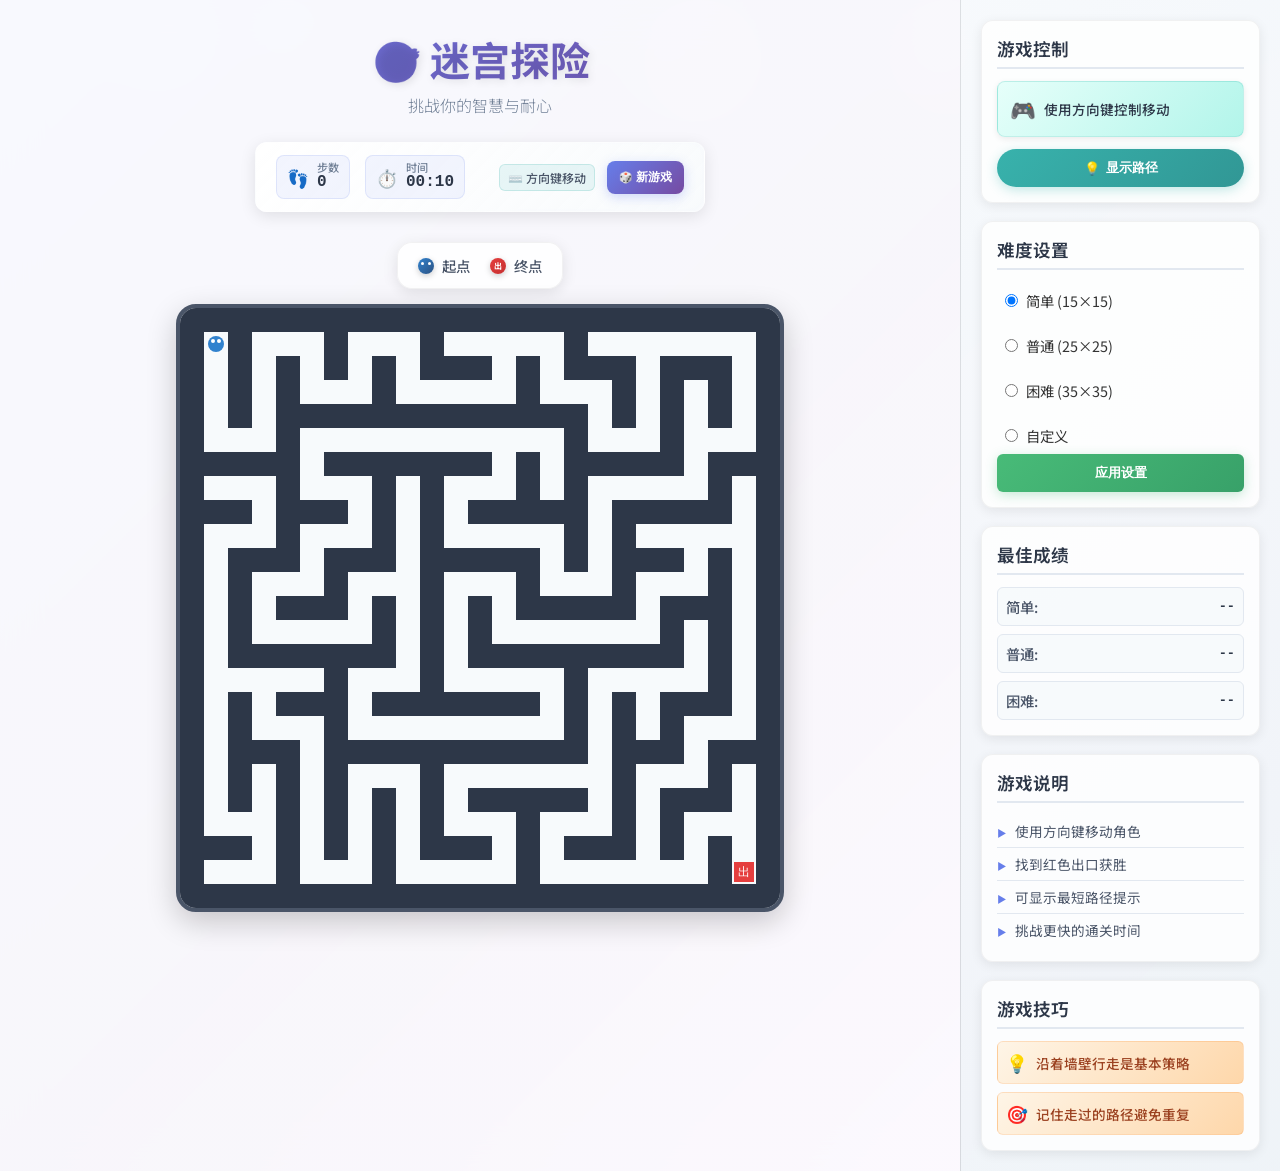
==== Maze/index.html @ 8e5ee11a "feat: Initialize game projects with Maze and Minesweeper games - Add .gitignore configuration to exc" ====
<!DOCTYPE html>
<html lang="zh-CN">
<head>
    <meta charset="UTF-8">
    <meta name="viewport" content="width=device-width, initial-scale=1.0">
    <title>🎮 迷宫探险</title>
    <link rel="stylesheet" href="styles.css">
    <link href="https://fonts.googleapis.com/css2?family=Noto+Sans+SC:wght@300;400;500;700&display=swap" rel="stylesheet">
</head>
<body>
    <div class="background-animation">
        <div class="floating-shapes">
            <div class="shape shape-1"></div>
            <div class="shape shape-2"></div>
            <div class="shape shape-3"></div>
            <div class="shape shape-4"></div>
            <div class="shape shape-5"></div>
        </div>
    </div>
    
    <div class="game-container">
        <!-- 左侧游戏棋盘区域 -->
        <div class="game-board-section">
            <div class="game-header">
                <div class="game-title">
                    <h1>🎯 迷宫探险</h1>
                    <p class="subtitle">挑战你的智慧与耐心</p>
                </div>
                
                <div class="game-info-board">
                    <div class="stats-section">
                        <div class="stat-item">
                            <span class="stat-icon">👣</span>
                            <div class="stat-content">
                                <span class="stat-label">步数</span>
                                <span id="stepCount" class="stat-value">0</span>
                            </div>
                        </div>
                        <div class="stat-item">
                            <span class="stat-icon">⏱️</span>
                            <div class="stat-content">
                                <span class="stat-label">时间</span>
                                <span id="timeCount" class="stat-value">00:00</span>
                            </div>
                        </div>
                    </div>
                    
                    <div class="control-section">
                        <div class="instruction-text">⌨️ 方向键移动</div>
                        <button id="newGameBtn" class="compact-button">
                            <span class="btn-icon">🎲</span>
                            <span>新游戏</span>
                        </button>
                    </div>
                </div>
            </div>
            
            <div class="maze-board">
                <div class="maze-legends">
                    <div class="legend-item player-legend">
                        <div class="legend-icon player-icon"></div>
                        <span>起点</span>
                    </div>
                    <div class="legend-item exit-legend">
                        <div class="legend-icon exit-icon"></div>
                        <span>终点</span>
                    </div>
                </div>
                <canvas id="mazeCanvas" width="600" height="600"></canvas>
            </div>
            
            <div class="game-status">
                <div id="gameMessage" class="game-result hidden">
                    <span id="result-text"></span>
                </div>
            </div>
        </div>

        <!-- 右侧设置和信息区域 -->
        <div class="settings-section">
            <div class="control-panel">
                <h2>游戏控制</h2>
                <div class="instruction-card">
                    <div class="icon">🎮</div>
                    <p>使用方向键控制移动</p>
                </div>
                <div class="button-group">
                    <button id="solveMazeBtn" class="btn btn-secondary">
                        <span class="btn-icon">💡</span>
                        显示路径
                    </button>
                    <button id="hideSolutionBtn" class="btn btn-tertiary hidden">
                        <span class="btn-icon">🚫</span>
                        隐藏路径
                    </button>
                </div>
            </div>

            <!-- 难度设置 -->
            <div class="difficulty-panel">
                <h2>难度设置</h2>
                <div class="difficulty-selection">
                    <div class="difficulty-options">
                        <label class="difficulty-option">
                            <input type="radio" name="difficulty" value="easy" checked>
                            <span>简单 (15×15)</span>
                        </label>
                        <label class="difficulty-option">
                            <input type="radio" name="difficulty" value="normal">
                            <span>普通 (25×25)</span>
                        </label>
                        <label class="difficulty-option">
                            <input type="radio" name="difficulty" value="hard">
                            <span>困难 (35×35)</span>
                        </label>
                        <label class="difficulty-option">
                            <input type="radio" name="difficulty" value="custom">
                            <span>自定义</span>
                        </label>
                    </div>
                </div>

                <!-- 自定义难度设置 -->
                <div id="custom-settings" class="custom-settings hidden">
                    <h4>自定义设置</h4>
                    <div class="custom-input-group">
                        <label for="custom-size">迷宫大小 (10-50):</label>
                        <input type="number" id="custom-size" min="10" max="50" value="25">
                    </div>
                    <div class="custom-error" id="custom-error"></div>
                </div>

                <button id="apply-settings-btn" class="apply-button">应用设置</button>
            </div>

            <!-- 最佳成绩显示 -->
            <div class="best-times-panel">
                <h2>最佳成绩</h2>
                <div class="best-times">
                    <div class="best-time-item">
                        <span class="difficulty-name">简单:</span>
                        <span id="best-easy" class="best-time">--</span>
                    </div>
                    <div class="best-time-item">
                        <span class="difficulty-name">普通:</span>
                        <span id="best-normal" class="best-time">--</span>
                    </div>
                    <div class="best-time-item">
                        <span class="difficulty-name">困难:</span>
                        <span id="best-hard" class="best-time">--</span>
                    </div>
                </div>
            </div>

            <!-- 游戏说明 -->
            <div class="instructions-panel">
                <h2>游戏说明</h2>
                <ul class="instructions-list">
                    <li>使用方向键移动角色</li>
                    <li>找到红色出口获胜</li>
                    <li>可显示最短路径提示</li>
                    <li>挑战更快的通关时间</li>
                </ul>
            </div>

            <!-- 游戏提示 -->
            <div class="tips-panel">
                <h2>游戏技巧</h2>
                <div class="tip-item">
                    <span class="tip-icon">💡</span>
                    <span>沿着墙壁行走是基本策略</span>
                </div>
                <div class="tip-item">
                    <span class="tip-icon">🎯</span>
                    <span>记住走过的路径避免重复</span>
                </div>
            </div>
        </div>
    </div>
    
    <script src="main.js"></script>
</body>
</html>
---- Maze/styles.css ----
* {
    margin: 0;
    padding: 0;
    box-sizing: border-box;
}

body {
    font-family: 'Noto Sans SC', 'Arial', sans-serif;
    background: linear-gradient(135deg, #667eea 0%, #764ba2 50%, #f093fb 100%);
    min-height: 100vh;
    display: flex;
    justify-content: center;
    align-items: center;
    color: #333;
    overflow-x: hidden;
    position: relative;
}

/* 背景动画 */
.background-animation {
    position: fixed;
    top: 0;
    left: 0;
    width: 100%;
    height: 100%;
    z-index: -1;
    overflow: hidden;
}

.floating-shapes {
    position: absolute;
    width: 100%;
    height: 100%;
}

.shape {
    position: absolute;
    border-radius: 50%;
    background: rgba(255, 255, 255, 0.1);
    animation: float 20s infinite linear;
}

.shape-1 {
    width: 80px;
    height: 80px;
    left: 10%;
    animation-delay: 0s;
}

.shape-2 {
    width: 60px;
    height: 60px;
    left: 20%;
    animation-delay: 5s;
}

.shape-3 {
    width: 100px;
    height: 100px;
    left: 70%;
    animation-delay: 10s;
}

.shape-4 {
    width: 40px;
    height: 40px;
    left: 80%;
    animation-delay: 15s;
}

.shape-5 {
    width: 120px;
    height: 120px;
    left: 50%;
    animation-delay: 8s;
}

@keyframes float {
    0% {
        transform: translateY(100vh) rotate(0deg);
        opacity: 0;
    }
    10% {
        opacity: 1;
    }
    90% {
        opacity: 1;
    }
    100% {
        transform: translateY(-100px) rotate(360deg);
        opacity: 0;
    }
}

.game-container {
    background: rgba(255, 255, 255, 0.95);
    padding: 0;
    box-shadow: 0 20px 60px rgba(0, 0, 0, 0.3), 
                0 0 0 1px rgba(255, 255, 255, 0.2);
    backdrop-filter: blur(20px);
    position: relative;
    overflow: hidden;
    display: flex;
    max-width: 1400px;
    width: 100%;
    min-height: 800px;
}

.game-container::before {
    content: '';
    position: absolute;
    top: 0;
    left: 0;
    right: 0;
    height: 4px;
    /* background: linear-gradient(90deg, #667eea, #764ba2, #f093fb); */
    border-radius: 25px 25px 0 0;
}

/* 左侧游戏棋盘区域 */
.game-board-section {
    flex: 1;
    padding: 30px;
    display: flex;
    flex-direction: column;
    align-items: center;
    background: linear-gradient(135deg, rgba(255, 255, 255, 0.1), rgba(240, 248, 255, 0.1));
}

.game-header {
    width: 100%;
    margin-bottom: 30px;
}

.game-title {
    text-align: center;
    margin-bottom: 25px;
}

.game-title h1 {
    color: #4a5568;
    margin: 0;
    font-size: 2.5em;
    font-weight: 700;
    text-shadow: 2px 2px 8px rgba(0, 0, 0, 0.1);
    background: linear-gradient(135deg, #667eea, #764ba2);
    -webkit-background-clip: text;
    -webkit-text-fill-color: transparent;
    background-clip: text;
}

.subtitle {
    color: #718096;
    font-size: 1em;
    font-weight: 300;
    margin: 5px 0 0 0;
}

.game-info-board {
    display: flex;
    justify-content: space-between;
    align-items: center;
    max-width: 450px;
    margin: 0 auto;
    padding: 12px 20px;
    background: linear-gradient(135deg, rgba(255, 255, 255, 0.9), rgba(247, 250, 252, 0.8));
    border-radius: 12px;
    box-shadow: 0 4px 16px rgba(0, 0, 0, 0.1);
    border: 1px solid rgba(255, 255, 255, 0.3);
    backdrop-filter: blur(8px);
}

.stats-section {
    display: flex;
    gap: 15px;
}

.stat-item {
    display: flex;
    align-items: center;
    gap: 8px;
    padding: 6px 10px;
    background: rgba(102, 126, 234, 0.08);
    border-radius: 8px;
    border: 1px solid rgba(102, 126, 234, 0.15);
    transition: all 0.3s ease;
}

.stat-item:hover {
    background: rgba(102, 126, 234, 0.12);
    transform: translateY(-1px);
}

.stat-icon {
    font-size: 1.1em;
}

.stat-content {
    display: flex;
    flex-direction: column;
    align-items: flex-start;
}

.stat-label {
    color: #718096;
    font-size: 0.7em;
    font-weight: 500;
    line-height: 1;
}

.stat-value {
    color: #2d3748;
    font-size: 1em;
    font-weight: 700;
    font-family: 'Courier New', monospace;
    line-height: 1.2;
}

.control-section {
    display: flex;
    align-items: center;
    gap: 12px;
}

.instruction-text {
    color: #4a5568;
    font-size: 0.75em;
    font-weight: 500;
    padding: 4px 8px;
    background: rgba(56, 178, 172, 0.1);
    border-radius: 6px;
    border: 1px solid rgba(56, 178, 172, 0.2);
}

.compact-button {
    background: linear-gradient(135deg, #667eea, #764ba2);
    color: white;
    border: none;
    padding: 8px 12px;
    border-radius: 8px;
    cursor: pointer;
    font-size: 12px;
    font-weight: 600;
    transition: all 0.3s ease;
    box-shadow: 0 3px 12px rgba(102, 126, 234, 0.3);
    display: flex;
    align-items: center;
    gap: 4px;
    position: relative;
    overflow: hidden;
}

.compact-button::before {
    content: '';
    position: absolute;
    top: 0;
    left: -100%;
    width: 100%;
    height: 100%;
    background: linear-gradient(90deg, transparent, rgba(255, 255, 255, 0.2), transparent);
    transition: left 0.5s;
}

.compact-button:hover::before {
    left: 100%;
}

.compact-button:hover {
    transform: translateY(-1px);
    box-shadow: 0 4px 16px rgba(102, 126, 234, 0.4);
}

.compact-button .btn-icon {
    font-size: 0.9em;
}

.maze-board {
    position: relative;
    margin-bottom: 20px;
    display: flex;
    flex-direction: column;
    align-items: center;
}

.maze-legends {
    display: flex;
    gap: 20px;
    margin-bottom: 15px;
    padding: 12px 20px;
    background: rgba(255, 255, 255, 0.9);
    border-radius: 15px;
    box-shadow: 0 4px 15px rgba(0, 0, 0, 0.1);
    border: 1px solid rgba(0, 0, 0, 0.05);
}

.legend-item {
    display: flex;
    align-items: center;
    gap: 8px;
    font-size: 0.9em;
    font-weight: 500;
    color: #4a5568;
}

.legend-icon {
    width: 16px;
    height: 16px;
    border-radius: 50%;
    position: relative;
    box-shadow: 0 2px 6px rgba(0, 0, 0, 0.2);
}

.player-icon {
    background: linear-gradient(135deg, #3182ce, #2c5282);
    position: relative;
}

.player-icon::before,
.player-icon::after {
    content: '';
    position: absolute;
    width: 3px;
    height: 3px;
    background: white;
    border-radius: 50%;
    top: 4px;
}

.player-icon::before {
    left: 3px;
}

.player-icon::after {
    right: 3px;
}

.exit-icon {
    background: linear-gradient(135deg, #e53e3e, #c53030);
    display: flex;
    align-items: center;
    justify-content: center;
    color: white;
    font-size: 10px;
    font-weight: bold;
}

.exit-icon::before {
    content: '出';
    font-size: 8px;
    line-height: 1;
}

#mazeCanvas {
    border: 4px solid #4a5568;
    border-radius: 20px;
    background: #f7fafc;
    box-shadow: 0 10px 30px rgba(0, 0, 0, 0.2),
                inset 0 1px 0 rgba(255, 255, 255, 0.5);
    display: block;
    transition: all 0.3s ease;
}



.game-status {
    width: 100%;
    text-align: center;
}

.game-result {
    padding: 20px 30px;
    border-radius: 15px;
    font-size: 18px;
    font-weight: 600;
    transition: all 0.3s ease;
    position: relative;
    overflow: hidden;
    background: linear-gradient(135deg, #48bb78, #38a169);
    color: white;
    box-shadow: 0 8px 25px rgba(72, 187, 120, 0.3);
}

/* 右侧设置区域 */
.settings-section {
    width: 320px;
    background: linear-gradient(135deg, rgba(247, 250, 252, 0.9), rgba(237, 242, 247, 0.9));
    border-left: 1px solid rgba(0, 0, 0, 0.1);
    padding: 20px;
    overflow-y: auto;
    display: flex;
    flex-direction: column;
    gap: 18px;
}

.control-panel,
.difficulty-panel,
.best-times-panel,
.instructions-panel,
.tips-panel {
    background: rgba(255, 255, 255, 0.8);
    border-radius: 12px;
    padding: 15px;
    box-shadow: 0 3px 12px rgba(0, 0, 0, 0.08);
    border: 1px solid rgba(0, 0, 0, 0.05);
}

.control-panel h2,
.difficulty-panel h2,
.best-times-panel h2,
.instructions-panel h2,
.tips-panel h2 {
    color: #2d3748;
    font-size: 1.1em;
    font-weight: 600;
    margin-bottom: 12px;
    border-bottom: 2px solid #e2e8f0;
    padding-bottom: 6px;
}

.instruction-card {
    background: linear-gradient(135deg, #e6fffa, #b2f5ea);
    padding: 12px;
    border-radius: 8px;
    margin-bottom: 12px;
    display: flex;
    align-items: center;
    gap: 8px;
    box-shadow: 0 2px 6px rgba(0, 0, 0, 0.08);
    border: 1px solid rgba(56, 178, 172, 0.2);
}

.instruction-card .icon {
    font-size: 1.3em;
}

.instruction-card p {
    color: #2d3748;
    font-weight: 500;
    margin: 0;
    font-size: 0.85em;
}

.button-group {
    display: flex;
    flex-direction: column;
    gap: 8px;
}

.btn {
    background: linear-gradient(135deg, #667eea, #764ba2);
    color: white;
    border: none;
    padding: 10px 16px;
    border-radius: 20px;
    cursor: pointer;
    font-size: 13px;
    font-weight: 600;
    transition: all 0.3s ease;
    box-shadow: 0 3px 12px rgba(102, 126, 234, 0.3);
    display: flex;
    align-items: center;
    justify-content: center;
    gap: 6px;
}

.btn-secondary {
    background: linear-gradient(135deg, #38b2ac, #319795);
    box-shadow: 0 3px 12px rgba(56, 178, 172, 0.3);
}

.btn-tertiary {
    background: linear-gradient(135deg, #e53e3e, #c53030);
    box-shadow: 0 3px 12px rgba(229, 62, 62, 0.3);
}

.btn:hover {
    transform: translateY(-1px);
    box-shadow: 0 4px 16px rgba(102, 126, 234, 0.4);
}

.btn-secondary:hover {
    box-shadow: 0 4px 16px rgba(56, 178, 172, 0.4);
}

.btn-tertiary:hover {
    box-shadow: 0 4px 16px rgba(229, 62, 62, 0.4);
}

.difficulty-options {
    display: flex;
    flex-direction: column;
    gap: 8px;
}

.difficulty-option {
    display: flex;
    align-items: center;
    gap: 8px;
    padding: 8px;
    border-radius: 6px;
    cursor: pointer;
    transition: background-color 0.3s ease;
    font-size: 0.9em;
}

.difficulty-option:hover {
    background: rgba(102, 126, 234, 0.1);
}

.difficulty-option input[type="radio"] {
    margin: 0;
}

.custom-settings {
    margin-top: 12px;
    padding: 12px;
    background: rgba(247, 250, 252, 0.8);
    border-radius: 8px;
    border: 1px solid #e2e8f0;
}

.custom-settings h4 {
    color: #4a5568;
    margin-bottom: 12px;
    font-size: 1em;
}

.custom-input-group {
    margin-bottom: 12px;
}

.custom-input-group label {
    display: block;
    color: #4a5568;
    font-weight: 500;
    margin-bottom: 4px;
    font-size: 0.85em;
}

.custom-input-group input {
    width: 100%;
    padding: 6px 10px;
    border: 1px solid #cbd5e0;
    border-radius: 5px;
    font-size: 13px;
    transition: border-color 0.3s ease;
}

.custom-input-group input:focus {
    outline: none;
    border-color: #667eea;
    box-shadow: 0 0 0 2px rgba(102, 126, 234, 0.1);
}

.apply-button {
    width: 100%;
    background: linear-gradient(135deg, #48bb78, #38a169);
    color: white;
    border: none;
    padding: 10px;
    border-radius: 6px;
    cursor: pointer;
    font-weight: 600;
    font-size: 13px;
    transition: all 0.3s ease;
    box-shadow: 0 3px 12px rgba(72, 187, 120, 0.3);
}

.apply-button:hover {
    transform: translateY(-1px);
    box-shadow: 0 4px 16px rgba(72, 187, 120, 0.4);
}

.best-times {
    display: flex;
    flex-direction: column;
    gap: 8px;
}

.best-time-item {
    display: flex;
    justify-content: space-between;
    align-items: center;
    padding: 8px;
    background: rgba(247, 250, 252, 0.8);
    border-radius: 6px;
    border: 1px solid #e2e8f0;
}

.difficulty-name {
    color: #4a5568;
    font-weight: 500;
    font-size: 0.9em;
}

.best-time {
    color: #2d3748;
    font-weight: 700;
    font-family: 'Courier New', monospace;
    font-size: 0.85em;
}

.instructions-list {
    list-style: none;
    padding: 0;
    margin: 0;
}

.instructions-list li {
    padding: 6px 0;
    color: #4a5568;
    border-bottom: 1px solid #e2e8f0;
    font-size: 0.85em;
}

.instructions-list li:last-child {
    border-bottom: none;
}

.instructions-list li::before {
    content: '▶';
    color: #667eea;
    margin-right: 8px;
    font-size: 0.7em;
}

.tip-item {
    display: flex;
    align-items: center;
    gap: 8px;
    padding: 8px;
    background: linear-gradient(135deg, #fef5e7, #fed7aa);
    border-radius: 6px;
    margin-bottom: 8px;
    border: 1px solid rgba(251, 146, 60, 0.2);
}

.tip-item:last-child {
    margin-bottom: 0;
}

.tip-icon {
    font-size: 1.1em;
}

.tip-item span:last-child {
    color: #9c4221;
    font-weight: 500;
    font-size: 0.85em;
}

.hidden {
    display: none;
}

.custom-error {
    color: #e53e3e;
    font-size: 0.8em;
    margin-top: 5px;
}

/* 响应式设计 */
@media (max-width: 1200px) {
    .game-container {
        flex-direction: column;
        max-width: 800px;
    }
    
    .settings-section {
        width: 100%;
        border-left: none;
        border-top: 1px solid rgba(0, 0, 0, 0.1);
        max-height: 400px;
    }
}

@media (max-width: 768px) {
    .game-container {
        margin: 10px;
        border-radius: 15px;
        min-height: auto;
    }
    
    .game-board-section {
        padding: 20px;
    }
    
    .settings-section {
        padding: 20px;
        gap: 20px;
    }
    
    .game-title h1 {
        font-size: 2em;
    }
    
    .game-info-board {
        flex-direction: column;
        gap: 10px;
        padding: 10px 15px;
        max-width: 350px;
    }
    
    .stats-section {
        gap: 10px;
    }
    
    .stat-item {
        padding: 5px 8px;
        gap: 6px;
    }
    
    .stat-value {
        font-size: 0.9em;
    }
    
    .control-section {
        gap: 8px;
    }
    
    .instruction-text {
        font-size: 0.7em;
        padding: 3px 6px;
    }
    
    .compact-button {
        padding: 6px 10px;
        font-size: 11px;
    }
    
    #mazeCanvas {
        width: 100%;
        height: auto;
        max-width: 350px;
    }
    
    .maze-legends {
        gap: 15px;
        padding: 10px 15px;
        margin-bottom: 12px;
    }
    
    .legend-item {
        font-size: 0.85em;
    }
    
    .legend-icon {
        width: 14px;
        height: 14px;
    }
    
    .player-icon::before,
    .player-icon::after {
        width: 2px;
        height: 2px;
        top: 3px;
    }
    
    .player-icon::before {
        left: 2px;
    }
    
    .player-icon::after {
        right: 2px;
    }
    
    .exit-icon::before {
        font-size: 7px;
    }
    
    .control-panel h2,
    .difficulty-panel h2,
    .best-times-panel h2,
    .instructions-panel h2,
    .tips-panel h2 {
        font-size: 1.1em;
    }
    
    .button-group {
        gap: 8px;
    }
    
    .btn {
        padding: 10px 15px;
        font-size: 13px;
    }
    
    .difficulty-options {
        gap: 8px;
    }
    
    .difficulty-option {
        padding: 8px;
    }
    
    .difficulty-option span {
        font-size: 0.9em;
    }
}

@media (max-width: 480px) {
    .game-container {
        margin: 5px;
    }
    
    .game-board-section {
        padding: 15px;
    }
    
    .settings-section {
        padding: 15px;
    }
    
    .game-title h1 {
        font-size: 1.8em;
    }
    
    .subtitle {
        font-size: 0.9em;
    }
    
    #mazeCanvas {
        max-width: 300px;
    }
    
    .game-info-board {
        padding: 8px 12px;
        max-width: 300px;
    }
    
    .stats-section {
        gap: 8px;
    }
    
    .stat-item {
        padding: 4px 6px;
        gap: 4px;
    }
    
    .stat-label {
        font-size: 0.65em;
    }
    
    .stat-value {
        font-size: 0.85em;
    }
    
    .instruction-text {
        font-size: 0.65em;
        padding: 2px 4px;
    }
    
    .compact-button {
        padding: 5px 8px;
        font-size: 10px;
        gap: 3px;
    }
    
    .control-panel,
    .difficulty-panel,
    .best-times-panel,
    .instructions-panel,
    .tips-panel {
        padding: 15px;
    }
}

/* 动画效果 */
@keyframes pulse {
    0% { transform: scale(1); }
    50% { transform: scale(1.05); }
    100% { transform: scale(1); }
}

@keyframes bounce {
    0%, 20%, 53%, 80%, 100% {
        transform: translate3d(0,0,0);
    }
    40%, 43% {
        transform: translate3d(0, -10px, 0);
    }
    70% {
        transform: translate3d(0, -5px, 0);
    }
    90% {
        transform: translate3d(0, -2px, 0);
    }
}

.pulse {
    animation: pulse 0.6s ease-in-out;
}

.bounce {
    animation: bounce 1s ease-in-out;
}

/* 加载动画 */
@keyframes shimmer {
    0% {
        background-position: -200px 0;
    }
    100% {
        background-position: calc(200px + 100%) 0;
    }
}

.loading {
    background: linear-gradient(90deg, #f0f0f0 25%, #e0e0e0 50%, #f0f0f0 75%);
    background-size: 200px 100%;
    animation: shimmer 1.5s infinite;
}
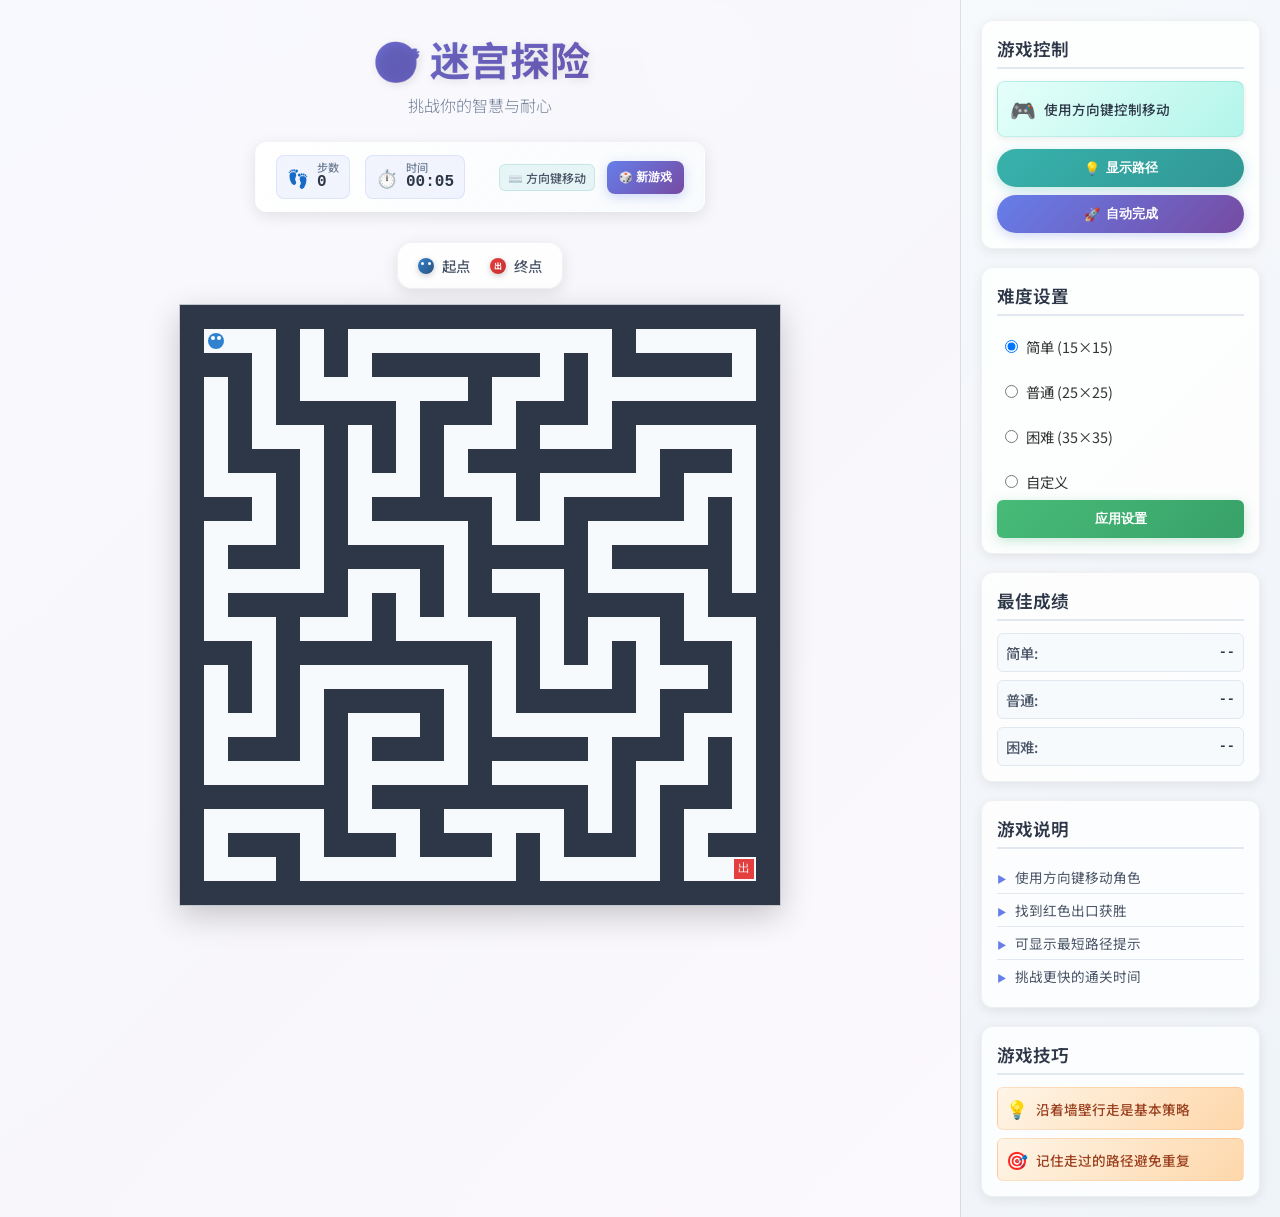
==== commit 64727914: "feat(Maze): Add auto-complete feature and expand maze size limits - Add auto-complete button that au" ====
--- a/Maze/index.html
+++ b/Maze/index.html
@@ -93,6 +93,10 @@
                         <span class="btn-icon">🚫</span>
                         隐藏路径
                     </button>
+                    <button id="autoCompleteBtn" class="btn btn-primary">
+                        <span class="btn-icon">🚀</span>
+                        自动完成
+                    </button>
                 </div>
             </div>
 
@@ -124,8 +128,8 @@
                 <div id="custom-settings" class="custom-settings hidden">
                     <h4>自定义设置</h4>
                     <div class="custom-input-group">
-                        <label for="custom-size">迷宫大小 (10-50):</label>
-                        <input type="number" id="custom-size" min="10" max="50" value="25">
+                        <label for="custom-size">迷宫大小 (10-99):</label>
+                        <input type="number" id="custom-size" min="10" max="99" value="25">
                     </div>
                     <div class="custom-error" id="custom-error"></div>
                 </div>
--- a/Maze/styles.css
+++ b/Maze/styles.css
@@ -351,8 +351,7 @@
 }
 
 #mazeCanvas {
-    border: 4px solid #4a5568;
-    border-radius: 20px;
+    border: 1px solid rgba(74, 85, 104, 0.3);
     background: #f7fafc;
     box-shadow: 0 10px 30px rgba(0, 0, 0, 0.2),
                 inset 0 1px 0 rgba(255, 255, 255, 0.5);
@@ -473,6 +472,16 @@
     box-shadow: 0 3px 12px rgba(229, 62, 62, 0.3);
 }
 
+.btn-primary {
+    background: linear-gradient(135deg, #667eea, #764ba2);
+    box-shadow: 0 3px 12px rgba(102, 126, 234, 0.3);
+}
+
+.btn-warning {
+    background: linear-gradient(135deg, #ed8936, #dd6b20);
+    box-shadow: 0 3px 12px rgba(237, 137, 54, 0.3);
+}
+
 .btn:hover {
     transform: translateY(-1px);
     box-shadow: 0 4px 16px rgba(102, 126, 234, 0.4);
@@ -484,6 +493,14 @@
 
 .btn-tertiary:hover {
     box-shadow: 0 4px 16px rgba(229, 62, 62, 0.4);
+}
+
+.btn-primary:hover {
+    box-shadow: 0 4px 16px rgba(102, 126, 234, 0.4);
+}
+
+.btn-warning:hover {
+    box-shadow: 0 4px 16px rgba(237, 137, 54, 0.4);
 }
 
 .difficulty-options {
